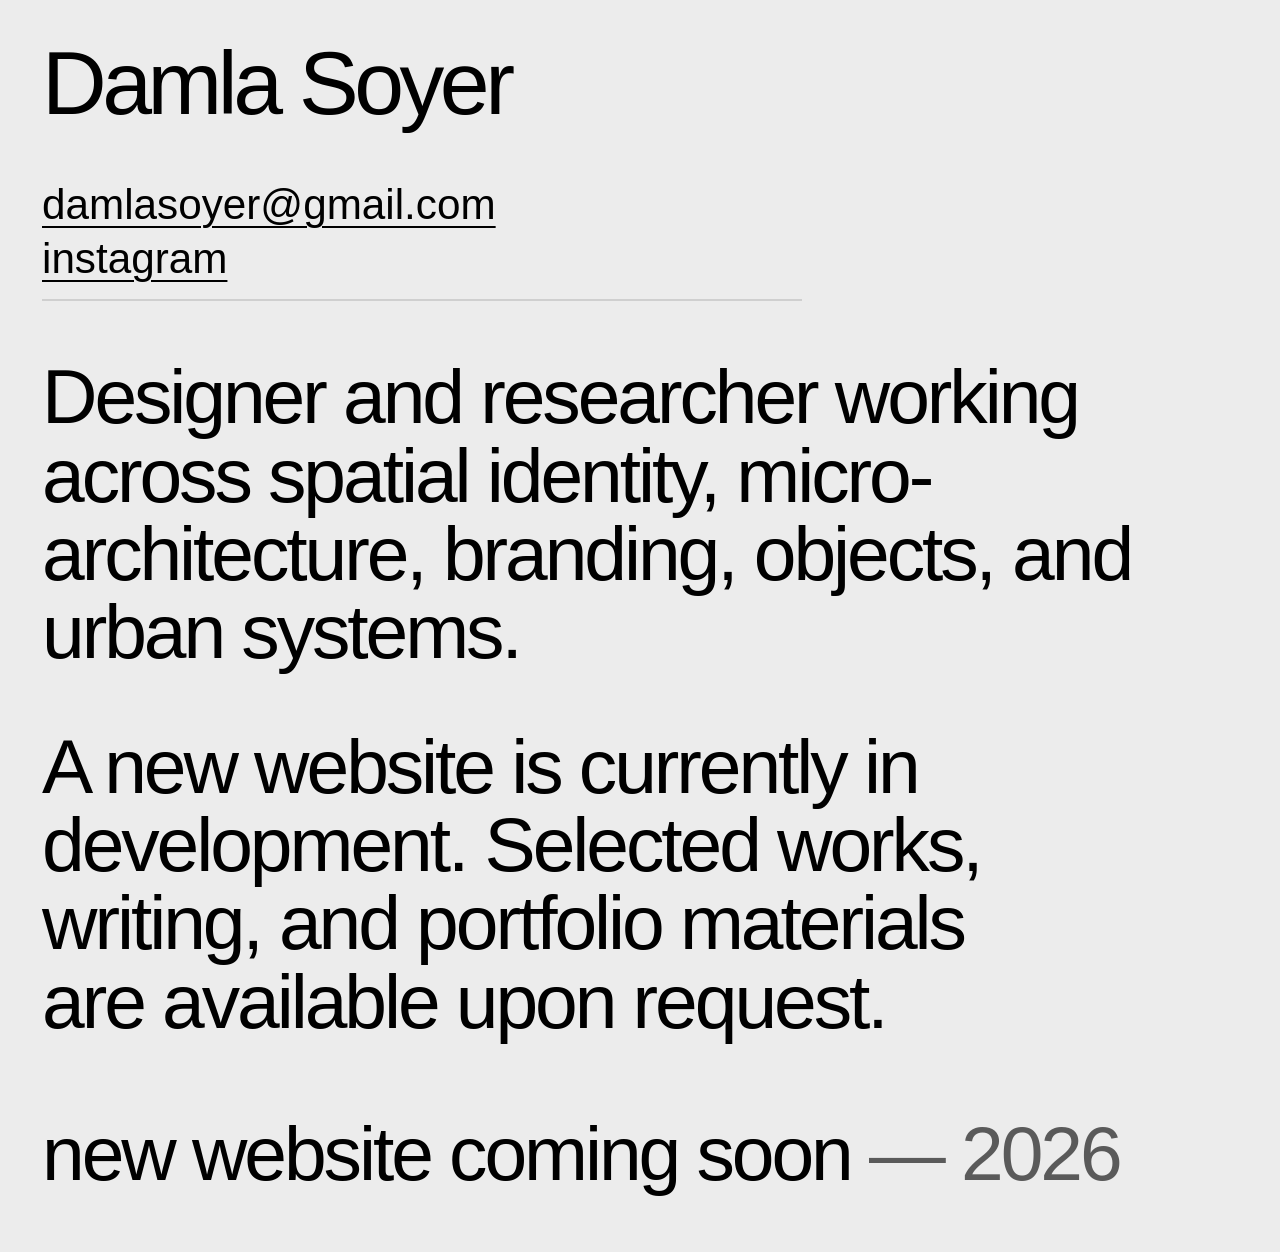
==== index.html @ dd75eb0f "Create index.html" ====
<!DOCTYPE html>
<html lang="en">
<head>
  <meta charset="UTF-8" />
  <meta name="viewport" content="width=device-width, initial-scale=1.0" />
  <title>Damla Soyer</title>
  <style>
    :root {
      --bg: #ececec;
      --text: #000000;
      --muted: #5a5a5a;
      --rule: #cfcfcf;
    }

    * { box-sizing: border-box; }

    html, body {
      margin: 0;
      padding: 0;
      background: var(--bg);
      color: var(--text);
      font-family: Helvetica, Arial, sans-serif;
      -webkit-font-smoothing: antialiased;
      text-rendering: optimizeLegibility;
    }

    body {
      min-height: 100vh;
    }

    .page {
      width: 100%;
      max-width: 1600px;
      margin: 0 auto;
      padding: 32px 26px 48px;
      display: flex;
      flex-direction: column;
      gap: 42px;
    }

    .name {
      font-size: clamp(2.9rem, 7vw, 6.4rem);
      line-height: 0.96;
      font-weight: 400;
      letter-spacing: -0.05em;
      margin: 0;
    }

    .meta {
      display: flex;
      flex-direction: column;
      gap: 8px;
      width: 100%;
      max-width: 980px;
      padding-bottom: 18px;
      border-bottom: 2px solid var(--rule);
    }

    .meta a,
    .meta span {
      color: var(--text);
      text-decoration: underline;
      text-decoration-thickness: 2px;
      text-underline-offset: 0.16em;
      font-size: clamp(1.35rem, 3.3vw, 2.7rem);
      line-height: 1.08;
      font-weight: 400;
      word-break: break-word;
    }

    .slashline {
      display: flex;
      gap: 12px;
      flex-wrap: wrap;
      align-items: baseline;
    }

    .intro,
    .note,
    .coming {
      max-width: 1150px;
      font-size: clamp(2rem, 6vw, 5.6rem);
      line-height: 1.02;
      letter-spacing: -0.04em;
      font-weight: 400;
      margin: 0;
    }

    .note {
      max-width: 980px;
    }

    .coming {
      margin-top: 18px;
    }

    .muted {
      color: var(--muted);
    }

    @media (min-width: 900px) {
      .page {
        padding: 40px 42px 60px;
        gap: 56px;
      }

      .meta {
        max-width: 760px;
      }
    }
  </style>
</head>
<body>
  <main class="page">
    <h1 class="name">Damla Soyer</h1>

    <section class="meta" aria-label="contact links">
      <a href="mailto:damlasoyer@gmail.com">damlasoyer@gmail.com</a>
      <a href="https://www.instagram.com/soyerdamla/" aria-label="Instagram link">instagram</a>
    </section>

    <p class="intro">
      Designer and researcher working across spatial identity, micro-architecture, branding, objects, and urban systems.
    </p>

    <p class="note">
      A new website is currently in development. Selected works, writing, and portfolio materials are available upon request.
    </p>

    <p class="coming">new website coming soon <span class="muted">— 2026</span></p>
  </main>
</body>
</html>
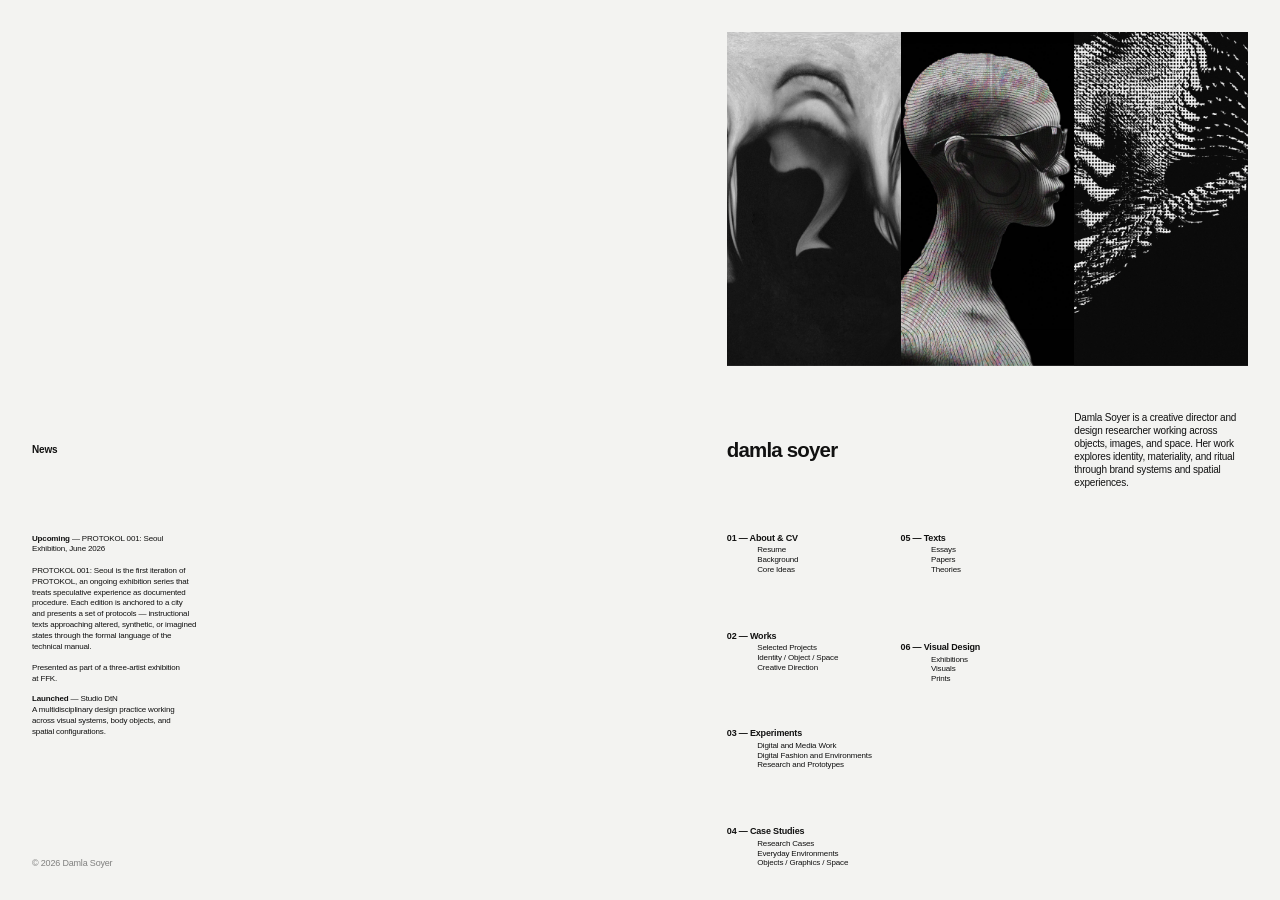
==== commit f7226555: "Launch new portfolio" ====
--- a/index.html
+++ b/index.html
@@ -1,133 +1,626 @@
 <!DOCTYPE html>
 <html lang="en">
 <head>
-  <meta charset="UTF-8" />
-  <meta name="viewport" content="width=device-width, initial-scale=1.0" />
-  <title>Damla Soyer</title>
+  <meta charset="UTF-8">
+  <meta name="viewport" content="width=device-width, initial-scale=1.0">
+
+  <!-- Primary Meta Tags -->
+  <title>Damla Soyer — Brand Designer, Creative Director & Design Researcher</title>
+  <meta name="title" content="Damla Soyer — Brand Designer, Creative Director & Design Researcher">
+  <meta name="description" content="Damla Soyer is a brand designer, creative director, and design researcher working across identity, objects, and space. Berlin / Istanbul / Seoul.">
+  <meta name="keywords" content="Damla Soyer, brand designer, creative director, design researcher, identity design, Berlin designer, speculative design">
+  <meta name="author" content="Damla Soyer">
+  <meta name="robots" content="index, follow">
+  <link rel="canonical" href="https://damlasoyer.com/">
+
+  <!-- Open Graph / Facebook -->
+  <meta property="og:type" content="website">
+  <meta property="og:url" content="https://damlasoyer.com/">
+  <meta property="og:title" content="Damla Soyer — Brand Designer, Creative Director & Design Researcher">
+  <meta property="og:description" content="Damla Soyer is a brand designer, creative director, and design researcher working across identity, objects, and space. Berlin / Istanbul / Seoul.">
+  <meta property="og:image" content="https://damlasoyer.com/images/og-image.png">
+  <meta property="og:image:width" content="1200">
+  <meta property="og:image:height" content="630">
+  <meta property="og:site_name" content="Damla Soyer">
+  <meta property="og:locale" content="en_US">
+
+  <!-- Twitter -->
+  <meta name="twitter:card" content="summary_large_image">
+  <meta name="twitter:url" content="https://damlasoyer.com/">
+  <meta name="twitter:title" content="Damla Soyer — Brand Designer, Creative Director & Design Researcher">
+  <meta name="twitter:description" content="Damla Soyer is a brand designer, creative director, and design researcher working across identity, objects, and space. Berlin / Istanbul / Seoul.">
+  <meta name="twitter:image" content="https://damlasoyer.com/images/og-image.png">
+  <meta name="twitter:creator" content="@damlasoyer">
+
+  <!-- Favicon -->
+  <link rel="icon" type="image/svg+xml" href="/favicon.svg">
+  <link rel="icon" type="image/png" href="/favicon.png">
+  <link rel="apple-touch-icon" href="/apple-touch-icon.png">
+
+  <!-- Structured Data -->
+  <script type="application/ld+json">
+  {
+    "@context": "https://schema.org",
+    "@type": "Person",
+    "name": "Damla Soyer",
+    "url": "https://damlasoyer.com",
+    "image": "https://damlasoyer.com/images/og-image.png",
+    "jobTitle": "Brand Designer, Creative Director & Design Researcher",
+    "description": "Brand designer, creative director, and design researcher working across identity, objects, and space.",
+    "sameAs": [
+      "https://www.instagram.com/soyerdamla/",
+      "https://x.com/damlasoyer",
+      "https://www.linkedin.com/in/damlasoyer/"
+    ],
+    "knowsAbout": [
+      "Brand Identity",
+      "Creative Direction",
+      "Design Research",
+      "Speculative Design",
+      "Visual Design"
+    ]
+  }
+  </script>
+  <script type="application/ld+json">
+  {
+    "@context": "https://schema.org",
+    "@type": "WebSite",
+    "name": "Damla Soyer",
+    "url": "https://damlasoyer.com",
+    "author": {
+      "@type": "Person",
+      "name": "Damla Soyer"
+    }
+  }
+  </script>
   <style>
-    :root {
-      --bg: #ececec;
-      --text: #000000;
-      --muted: #5a5a5a;
-      --rule: #cfcfcf;
-    }
-
-    * { box-sizing: border-box; }
-
-    html, body {
+    * {
       margin: 0;
       padding: 0;
-      background: var(--bg);
-      color: var(--text);
+      box-sizing: border-box;
+    }
+
+    body {
+      background: #f3f3f1;
       font-family: Helvetica, Arial, sans-serif;
-      -webkit-font-smoothing: antialiased;
-      text-rendering: optimizeLegibility;
-    }
-
-    body {
+      color: #111;
+      letter-spacing: -0.01em;
+      overflow-x: hidden;
+    }
+
+    /* ===== OUTER FRAME ===== */
+    .frame {
+      padding: 2.5vw;
+      height: 100vh;
       min-height: 100vh;
     }
 
-    .page {
+    /* ===== 8×5 GRID ===== */
+    .layout {
+      display: grid;
+      grid-template-columns: repeat(7, 1fr);
+      grid-template-rows: repeat(5, 1fr);
+      height: 100%;
       width: 100%;
-      max-width: 1600px;
-      margin: 0 auto;
-      padding: 32px 26px 48px;
+    }
+
+    /* ── ROWS 1-2: images span columns 5-8, rows 1-2 ── */
+    .images {
+      grid-column: 5 / 8;
+      grid-row: 1 / 3;
+      display: grid;
+      grid-template-columns: repeat(3, 1fr);
+      gap: 0;
+      overflow: hidden;
+    }
+
+    .images img {
+      width: 100%;
+      height: 100%;
+      object-fit: cover;
+      display: block;
+    }
+
+    /* ── ROW 3: about (col 1-2) / name (col 5) / description (col 8) ── */
+    .news-label-title {
+      grid-column: 1 / 3;
+      grid-row: 3 / 4;
+      display: flex;
+      align-items: center;
+      padding: 0;
+      font-size: clamp(10px, 0.78vw, 13px);
+      font-weight: 600;
+      letter-spacing: -0.02em;
+      line-height: 1;
+    }
+
+    .about {
+      grid-column: 1 / 3;
+      grid-row: 3 / 4;
+      padding: 0;
+      display: flex;
+      align-items: center;
+      font-size: clamp(10px, 0.78vw, 13px);
+      font-weight: 600;
+      letter-spacing: -0.02em;
+      cursor: pointer;
+      transition: opacity 0.2s ease;
+    }
+
+    .about:hover {
+      color: #999;
+    }
+
+    .title {
+      grid-column: 5 / 7;
+      grid-row: 3 / 4;
+      display: flex;
+      align-items: center;
+      justify-content: flex-start;
+      padding: 0;
+      font-size: clamp(18px, 1.6vw, 28px);
+      font-weight: 700;
+      letter-spacing: -0.04em;
+      line-height: 1;
+    }
+
+    .description {
+      grid-column: 7 / 8;
+      grid-row: 3 / 4;
+      display: flex;
+      align-items: center;
+      padding: 0;
+      font-size: clamp(10px, 0.70vw, 12px);
+      line-height: 1.3;
+      letter-spacing: -0.02em;
+    }
+
+    /* ── ROWS 2-5: hover image area (cols 3-4) ── */
+    .hover-image-area {
+      grid-column: 2 / 5;
+      grid-row: 4 / 5;
+      position: relative;
+      overflow: hidden;
+    }
+
+    .hover-placeholder {
+      position: absolute;
+      inset: 0;
+      display: flex;
+      align-items: center;
+      justify-content: center;
+      opacity: 0;
+      transition: opacity 0.35s ease;
+      pointer-events: none;
+    }
+
+    .hover-placeholder.active {
+      opacity: 1;
+    }
+
+    .hover-placeholder img,
+    .hover-placeholder video {
+      max-width: 80%;
+      max-height: 80%;
+      object-fit: contain;
+    }
+
+    .hover-placeholder-text {
+      font-size: clamp(36px, 5vw, 80px);
+      font-weight: 700;
+      letter-spacing: -0.03em;
+      color: #111;
+      user-select: none;
+    }
+
+    .hover-placeholder[data-style="handdrawn"] .hover-placeholder-text {
+      font-family: 'Georgia', serif;
+      font-style: italic;
+      font-weight: 400;
+      letter-spacing: 0.02em;
+    }
+
+    .hover-placeholder[data-style="spaced"] .hover-placeholder-text {
+      font-weight: 400;
+      letter-spacing: 0.4em;
+      font-size: clamp(18px, 2.2vw, 36px);
+      text-transform: lowercase;
+    }
+
+    /* ── ROWS 4-5: sections left column (01–04, cols 5-6) ── */
+    .sections {
+      grid-column: 5 / 6;
+      grid-row: 4 / 6;
+      padding: 0;
       display: flex;
       flex-direction: column;
-      gap: 42px;
-    }
-
-    .name {
-      font-size: clamp(2.9rem, 7vw, 6.4rem);
-      line-height: 0.96;
+      justify-content: space-between;
+    }
+
+    /* ── ROWS 4-5: sections right column (05–06, col 7) ── */
+    .sections-right {
+      grid-column: 6 / 7;
+      grid-row: 4 / 5;
+      padding: 0;
+      padding-bottom: 10%;
+      display: flex;
+      flex-direction: column;
+      justify-content: space-between;
+    }
+
+    .section-item {
+      line-height: 1.15;
+      transition: opacity 0.18s ease, color 0.18s ease;
+      cursor: pointer;
+    }
+
+    /* Hover dimming within each column */
+    .sections:hover .section-item,
+    .sections-right:hover .section-item {
+      opacity: 0.3;
+      color: #999;
+    }
+
+    .sections .section-item:hover,
+    .sections-right .section-item:hover {
+      opacity: 1;
+      color: #111;
+    }
+
+    /* Cross-column hover dimming */
+    .layout:has(.sections:hover) .sections-right .section-item,
+    .layout:has(.sections-right:hover) .sections .section-item {
+      opacity: 0.3;
+      color: #999;
+    }
+
+    .layout:has(.sections:hover) .sections-right .section-item:hover,
+    .layout:has(.sections-right:hover) .sections .section-item:hover {
+      opacity: 1;
+      color: #111;
+    }
+
+    /* Section header */
+    .section-header {
+      font-size: clamp(9px, 0.68vw, 11px);
+      font-weight: 700;
+      letter-spacing: -0.02em;
+      line-height: 1.1;
+      margin-bottom: 2px;
+    }
+
+    .section-subs {
+      padding-left: 1.9em;
+    }
+
+    .sub {
+      font-size: clamp(8px, 0.58vw, 10px);
       font-weight: 400;
-      letter-spacing: -0.05em;
-      margin: 0;
-    }
-
-    .meta {
+      line-height: 1.2;
+      color: #111;
+    }
+
+    /* ── ROW 5 col 1: year ── */
+    .year {
+      grid-column: 1 / 2;
+      grid-row: 5 / 6;
+      display: flex;
+      align-items: flex-end;
+      padding: 0;
+      font-size: clamp(9px, 0.68vw, 11px);
+      font-weight: 400;
+      letter-spacing: -0.02em;
+      opacity: 0.5;
+    }
+
+    /* ── ROWS 4-5 col 1-2: news ── */
+    .news {
+      grid-column: 1 / 3;
+      grid-row: 4 / 6;
+      padding: 0;
       display: flex;
       flex-direction: column;
-      gap: 8px;
-      width: 100%;
-      max-width: 980px;
-      padding-bottom: 18px;
-      border-bottom: 2px solid var(--rule);
-    }
-
-    .meta a,
-    .meta span {
-      color: var(--text);
-      text-decoration: underline;
-      text-decoration-thickness: 2px;
-      text-underline-offset: 0.16em;
-      font-size: clamp(1.35rem, 3.3vw, 2.7rem);
-      line-height: 1.08;
+      justify-content: flex-start;
+      gap: 1.2em;
+      font-size: clamp(8px, 0.58vw, 10px);
+      line-height: 1.35;
+      letter-spacing: -0.02em;
+      color: #111;
+    }
+
+    .news-block {
       font-weight: 400;
-      word-break: break-word;
-    }
-
-    .slashline {
-      display: flex;
-      gap: 12px;
-      flex-wrap: wrap;
-      align-items: baseline;
-    }
-
-    .intro,
-    .note,
-    .coming {
-      max-width: 1150px;
-      font-size: clamp(2rem, 6vw, 5.6rem);
-      line-height: 1.02;
-      letter-spacing: -0.04em;
-      font-weight: 400;
-      margin: 0;
-    }
-
-    .note {
-      max-width: 980px;
-    }
-
-    .coming {
-      margin-top: 18px;
-    }
-
-    .muted {
-      color: var(--muted);
-    }
-
-    @media (min-width: 900px) {
-      .page {
-        padding: 40px 42px 60px;
-        gap: 56px;
-      }
-
-      .meta {
-        max-width: 760px;
+    }
+
+    .news-label {
+      font-weight: 700;
+    }
+
+    /* ===== MOBILE ===== */
+    @media (max-width: 820px) {
+      .frame {
+        padding: 24px 18px 36px 18px;
+        height: auto;
+        min-height: 100vh;
+      }
+
+      .layout {
+        display: flex;
+        flex-direction: column;
+        height: auto;
+        gap: 0;
+      }
+
+      .title {
+        font-size: 18px;
+        padding: 0;
+        margin-bottom: 12px;
+        order: 1;
+      }
+
+      .description {
+        font-size: 10px;
+        line-height: 1.4;
+        padding: 0;
+        margin-bottom: 8px;
+        order: 2;
+      }
+
+      .about {
+        font-size: 10px;
+        padding: 0;
+        margin-bottom: 20px;
+        order: 3;
+      }
+
+      .images {
+        display: grid;
+        grid-template-columns: repeat(3, 1fr);
+        width: 100%;
+        height: auto;
+        margin-bottom: 28px;
+        order: 4;
+      }
+
+      .images img {
+        aspect-ratio: 1 / 1.2;
+      }
+
+      .hover-image-area {
+        display: none;
+        order: 5;
+      }
+
+      .sections {
+        padding: 0;
+        gap: 14px;
+        justify-content: flex-start;
+        order: 6;
+      }
+
+      .sections-right {
+        padding: 0;
+        gap: 14px;
+        justify-content: flex-start;
+        order: 7;
+        margin-top: 14px;
+      }
+
+      .sections:hover .section-item,
+      .sections-right:hover .section-item {
+        opacity: 1;
+        color: #111;
+      }
+
+      .layout:has(.sections:hover) .sections-right .section-item,
+      .layout:has(.sections-right:hover) .sections .section-item {
+        opacity: 1;
+        color: #111;
+      }
+
+      .sections-right .section-item + .section-item {
+        margin-top: 0;
+      }
+
+      .section-title {
+        font-size: 11px;
+      }
+
+      .sub {
+        font-size: 10px;
+      }
+
+      .year {
+        padding: 28px 0 0 0;
+        order: 8;
+      }
+
+      .news {
+        padding: 0;
+        margin-bottom: 28px;
+        order: 5;
+        font-size: 9px;
+        gap: 14px;
+      }
+
+      .news-label-title {
+        font-size: 10px;
+        padding: 0;
+        margin-bottom: 8px;
+        order: 5;
       }
     }
   </style>
 </head>
 <body>
-  <main class="page">
-    <h1 class="name">Damla Soyer</h1>
-
-    <section class="meta" aria-label="contact links">
-      <a href="mailto:damlasoyer@gmail.com">damlasoyer@gmail.com</a>
-      <a href="https://www.instagram.com/soyerdamla/" aria-label="Instagram link">instagram</a>
-    </section>
-
-    <p class="intro">
-      Designer and researcher working across spatial identity, micro-architecture, branding, objects, and urban systems.
-    </p>
-
-    <p class="note">
-      A new website is currently in development. Selected works, writing, and portfolio materials are available upon request.
-    </p>
-
-    <p class="coming">new website coming soon <span class="muted">— 2026</span></p>
-  </main>
+
+<div class="frame">
+<div class="layout">
+
+  <!-- Rows 1-2: 3 images, columns 5-8 -->
+  <div class="images">
+    <img src="images/img1-damlasoyer.jpg" alt="">
+    <img src="images/img2.jpg" alt="">
+    <img src="images/img3-damlasoyer.jpg" alt="">
+  </div>
+
+  <!-- Row 3: news label / name / description -->
+  <div class="news-label-title">News</div>
+  <div class="title">damla soyer</div>
+  <div class="description">
+    Damla Soyer is a creative director and design researcher working across objects, images, and space. Her work explores identity, materiality, and ritual through brand systems and spatial experiences.
+  </div>
+
+  <!-- Rows 4-5 left col 1-2: news -->
+  <div class="news">
+    <div class="news-block">
+      <span class="news-label">Upcoming</span> — PROTOKOL 001: Seoul<br>
+Exhibition, June 2026<br><br>
+PROTOKOL 001: Seoul is the first iteration of<br>
+PROTOKOL, an ongoing exhibition series that<br>
+treats speculative experience as documented<br>
+procedure. Each edition is anchored to a city<br>
+and presents a set of protocols — instructional<br>
+texts approaching altered, synthetic, or imagined<br>
+states through the formal language of the<br>
+technical manual.<br><br>
+Presented as part of a three-artist exhibition<br>
+at FFK.
+    </div>
+    <div class="news-block">
+      <span class="news-label">Launched</span> — Studio DtN<br>
+      A multidisciplinary design practice working<br>
+      across visual systems, body objects, and<br>
+      spatial configurations.
+    </div>
+  </div>
+
+  <!-- Rows 2-5 mid: hover image area -->
+  <div class="hover-image-area">
+    <div class="hover-placeholder" data-section="about">
+      <img src="images/hover-about.gif" alt="">
+    </div>
+        <div class="hover-placeholder" data-section="works">
+      <img src="images/hover-works.gif" alt="">
+    </div>
+    <div class="hover-placeholder" data-section="experiments">
+      <img src="images/hover-experiments.gif" alt="">
+    </div>
+    <div class="hover-placeholder" data-section="cases">
+      <img src="images/hover-cases.gif" alt="">
+    </div>
+    <div class="hover-placeholder" data-section="texts">
+      <img src="images/hover-texts.gif" alt="">
+    </div>
+    <div class="hover-placeholder" data-section="art">
+      <img src="images/hover-art.gif" alt="">
+    </div>
+  </div>
+
+  <!-- Rows 4-5: sections left (01–04) -->
+  <div class="sections">
+    <div class="section-item" data-section="about">
+      <div class="section-header">01 — About &amp; CV </div>
+      <div class="section-subs">
+        <div class="sub">Resume</div>
+        <div class="sub">Background</div>
+        <div class="sub">Core Ideas</div>
+      </div>
+    </div>
+
+    <div class="section-item" data-section="works">
+      <div class="section-header">02 — Works</div>
+      <div class="section-subs">
+        <div class="sub">Selected Projects</div>
+        <div class="sub">Identity / Object / Space</div>
+        <div class="sub">Creative Direction</div>
+      </div>
+    </div>
+
+    <div class="section-item" data-section="experiments">
+      <div class="section-header">03 — Experiments</div>
+      <div class="section-subs">
+        <div class="sub">Digital and Media Work</div>
+        <div class="sub">Digital Fashion and Environments</div>
+        <div class="sub">Research and Prototypes</div>
+      </div>
+    </div>
+
+    <div class="section-item" data-section="cases">
+      <div class="section-header">04 — Case Studies</div>
+      <div class="section-subs">
+        <div class="sub">Research Cases</div>
+        <div class="sub">Everyday Environments</div>
+        <div class="sub">Objects / Graphics / Space</div>
+      </div>
+    </div>
+  </div>
+
+  <!-- Rows 4-5: sections right (05–06) -->
+  <div class="sections-right">
+    <div class="section-item" data-section="texts">
+      <div class="section-header">05 — Texts</div>
+      <div class="section-subs">
+        <div class="sub">Essays</div>
+        <div class="sub">Papers</div>
+        <div class="sub">Theories</div>
+      </div>
+    </div>
+
+    <div class="section-item" data-section="art">
+      <div class="section-header">06 — Visual Design</div>
+      <div class="section-subs">
+        <div class="sub">Exhibitions</div>
+        <div class="sub">Visuals</div>
+        <div class="sub">Prints</div>
+      </div>
+    </div>
+  </div>
+
+  <!-- Year -->
+  <div class="year">© 2026 Damla Soyer</div>
+
+</div>
+</div>
+
+<script>
+  // === Section links ===
+  const sectionLinks = {
+    about: 'about.html',
+    works: 'works.html',
+    experiments: 'experiments.html',
+    cases: 'cases.html',
+    texts: 'texts.html',
+    art: 'art.html',
+  };
+
+  // === Section hover → show image in left panel ===
+  const items = document.querySelectorAll('.section-item');
+  const placeholders = document.querySelectorAll('.hover-placeholder');
+
+  items.forEach((item) => {
+    const sectionKey = item.dataset.section;
+
+    item.addEventListener('mouseenter', () => {
+      placeholders.forEach(p => {
+        if (p.dataset.section === sectionKey) {
+          p.classList.add('active');
+        } else {
+          p.classList.remove('active');
+        }
+      });
+    });
+
+    item.addEventListener('mouseleave', () => {
+      placeholders.forEach(p => p.classList.remove('active'));
+    });
+
+    item.addEventListener('click', () => {
+      const url = sectionLinks[sectionKey];
+      if (url) window.location.href = url;
+    });
+  });
+</script>
+
 </body>
-</html>
+</html>
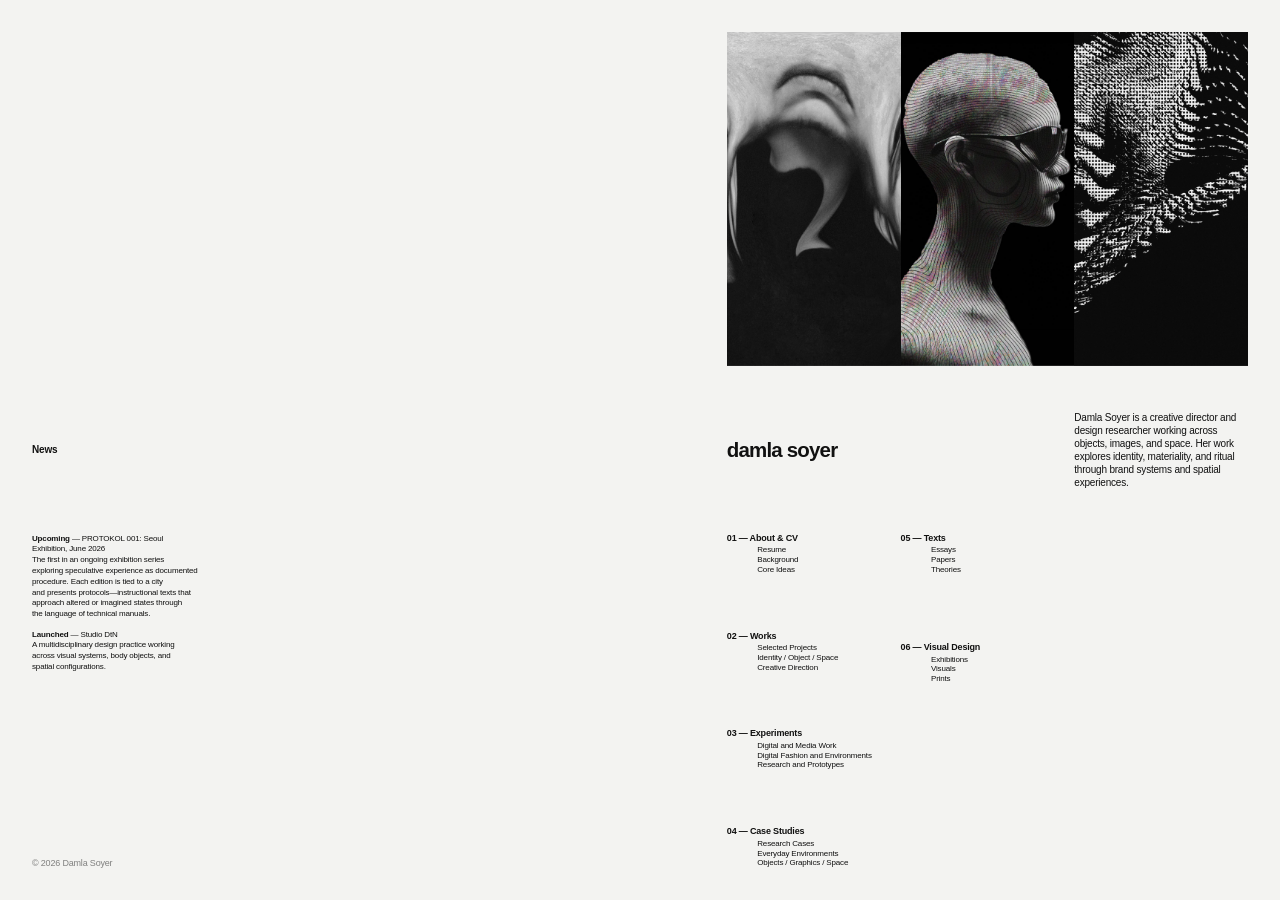
==== commit 153471ac: "Update index.html" ====
--- a/index.html
+++ b/index.html
@@ -475,17 +475,13 @@
   <div class="news">
     <div class="news-block">
       <span class="news-label">Upcoming</span> — PROTOKOL 001: Seoul<br>
-Exhibition, June 2026<br><br>
-PROTOKOL 001: Seoul is the first iteration of<br>
-PROTOKOL, an ongoing exhibition series that<br>
-treats speculative experience as documented<br>
-procedure. Each edition is anchored to a city<br>
-and presents a set of protocols — instructional<br>
-texts approaching altered, synthetic, or imagined<br>
-states through the formal language of the<br>
-technical manual.<br><br>
-Presented as part of a three-artist exhibition<br>
-at FFK.
+Exhibition, June 2026<br>
+The first in an ongoing exhibition series<br>
+exploring speculative experience as documented<br>
+procedure. Each edition is tied to a city<br>
+and presents protocols—instructional texts that<br>
+approach altered or imagined states through<br>
+the language of technical manuals.<br>
     </div>
     <div class="news-block">
       <span class="news-label">Launched</span> — Studio DtN<br>
@@ -623,4 +619,4 @@
 </script>
 
 </body>
-</html>+</html>
